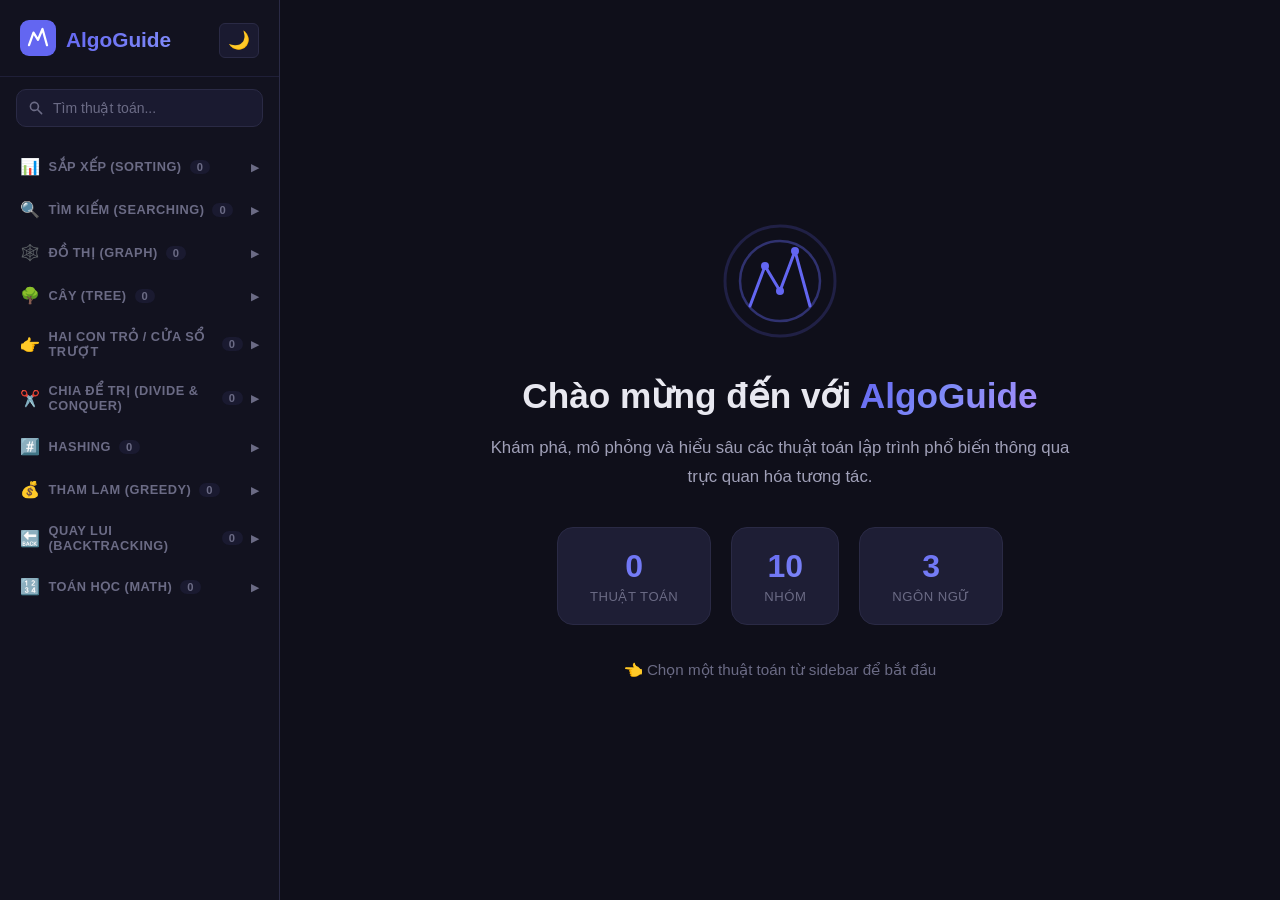
==== index.html @ 926802fb "feat: initial release - AlgoGuide v1.0" ====
<!DOCTYPE html>
<html lang="vi" data-theme="dark">
<head>
  <meta charset="UTF-8">
  <meta name="viewport" content="width=device-width, initial-scale=1.0">
  <meta name="description" content="AlgoGuide - Học thuật toán qua mô phỏng trực quan tương tác. Sorting, Searching, Graph, Tree, và nhiều hơn nữa.">
  <title>AlgoGuide — Mô phỏng Thuật toán Trực quan</title>
  <link rel="stylesheet" href="styles/themes.css">
  <link rel="stylesheet" href="styles/main.css">
</head>
<body>
  <!-- Mobile Header -->
  <header class="mobile-header" id="mobileHeader">
    <button class="menu-btn" id="menuBtn" aria-label="Menu">
      <span></span><span></span><span></span>
    </button>
    <h1 class="mobile-logo">AlgoGuide</h1>
    <button class="theme-toggle-mobile" id="themeToggleMobile" aria-label="Toggle theme">
      <span class="theme-icon">🌙</span>
    </button>
  </header>

  <!-- Sidebar Overlay (mobile) -->
  <div class="sidebar-overlay" id="sidebarOverlay"></div>

  <!-- Sidebar -->
  <aside class="sidebar" id="sidebar">
    <div class="sidebar-header">
      <div class="logo">
        <div class="logo-icon">
          <svg viewBox="0 0 40 40" fill="none">
            <rect width="40" height="40" rx="10" fill="var(--primary)"/>
            <path d="M10 28L15 14L20 22L25 10L30 28" stroke="white" stroke-width="2.5" stroke-linecap="round" stroke-linejoin="round"/>
          </svg>
        </div>
        <span class="logo-text">AlgoGuide</span>
      </div>
      <button class="theme-toggle" id="themeToggle" aria-label="Toggle theme">
        <span class="theme-icon">🌙</span>
      </button>
    </div>

    <div class="sidebar-search">
      <input type="text" id="searchInput" placeholder="Tìm thuật toán..." autocomplete="off">
      <svg class="search-icon" viewBox="0 0 20 20" fill="currentColor">
        <path fill-rule="evenodd" d="M8 4a4 4 0 100 8 4 4 0 000-8zM2 8a6 6 0 1110.89 3.476l4.817 4.817a1 1 0 01-1.414 1.414l-4.816-4.816A6 6 0 012 8z"/>
      </svg>
    </div>

    <nav class="sidebar-nav" id="sidebarNav">
      <!-- Populated by JS -->
    </nav>
  </aside>

  <!-- Main Content -->
  <main class="main-content" id="mainContent">
    <!-- Welcome Screen -->
    <div class="welcome-screen" id="welcomeScreen">
      <div class="welcome-hero">
        <div class="welcome-icon">
          <svg viewBox="0 0 120 120" fill="none">
            <circle cx="60" cy="60" r="55" stroke="var(--primary)" stroke-width="3" opacity="0.2"/>
            <circle cx="60" cy="60" r="40" stroke="var(--primary)" stroke-width="2.5" opacity="0.4"/>
            <path d="M30 85L45 45L60 70L75 30L90 85" stroke="var(--primary)" stroke-width="3" stroke-linecap="round" stroke-linejoin="round"/>
            <circle cx="45" cy="45" r="4" fill="var(--primary)"/>
            <circle cx="60" cy="70" r="4" fill="var(--primary)"/>
            <circle cx="75" cy="30" r="4" fill="var(--primary)"/>
          </svg>
        </div>
        <h1>Chào mừng đến với <span class="gradient-text">AlgoGuide</span></h1>
        <p class="welcome-desc">Khám phá, mô phỏng và hiểu sâu các thuật toán lập trình phổ biến thông qua trực quan hóa tương tác.</p>
        <div class="welcome-stats">
          <div class="stat-card">
            <span class="stat-number" id="totalAlgorithms">0</span>
            <span class="stat-label">Thuật toán</span>
          </div>
          <div class="stat-card">
            <span class="stat-number">10</span>
            <span class="stat-label">Nhóm</span>
          </div>
          <div class="stat-card">
            <span class="stat-number">3</span>
            <span class="stat-label">Ngôn ngữ</span>
          </div>
        </div>
        <p class="welcome-hint">👈 Chọn một thuật toán từ sidebar để bắt đầu</p>
      </div>
    </div>

    <!-- Algorithm View -->
    <div class="algorithm-view" id="algorithmView" style="display:none;">
      <div class="algo-header">
        <div class="algo-title-area">
          <span class="algo-category-badge" id="algoCategoryBadge"></span>
          <h2 class="algo-title" id="algoTitle"></h2>
        </div>
      </div>

      <!-- Tabs -->
      <div class="tabs" id="tabs">
        <button class="tab active" data-tab="description">
          <svg viewBox="0 0 20 20" fill="currentColor" width="16" height="16"><path fill-rule="evenodd" d="M4 4a2 2 0 012-2h4.586A2 2 0 0112 2.586L15.414 6A2 2 0 0116 7.414V16a2 2 0 01-2 2H6a2 2 0 01-2-2V4z"/></svg>
          Mô tả
        </button>
        <button class="tab" data-tab="visualizer">
          <svg viewBox="0 0 20 20" fill="currentColor" width="16" height="16"><path d="M2 10a8 8 0 018-8v8h8a8 8 0 11-16 0z"/><path d="M12 2.252A8.014 8.014 0 0117.748 8H12V2.252z"/></svg>
          Mô phỏng
        </button>
        <button class="tab" data-tab="code">
          <svg viewBox="0 0 20 20" fill="currentColor" width="16" height="16"><path fill-rule="evenodd" d="M12.316 3.051a1 1 0 01.633 1.265l-4 12a1 1 0 11-1.898-.632l4-12a1 1 0 011.265-.633zM5.707 6.293a1 1 0 010 1.414L3.414 10l2.293 2.293a1 1 0 11-1.414 1.414l-3-3a1 1 0 010-1.414l3-3a1 1 0 011.414 0zm8.586 0a1 1 0 011.414 0l3 3a1 1 0 010 1.414l-3 3a1 1 0 11-1.414-1.414L16.586 10l-2.293-2.293a1 1 0 010-1.414z"/></svg>
          Code
        </button>
      </div>

      <!-- Tab Content -->
      <div class="tab-content" id="tabContent">
        <!-- Description Tab -->
        <div class="tab-pane active" id="descriptionPane">
          <div class="description-content" id="descriptionContent"></div>
        </div>

        <!-- Visualizer Tab -->
        <div class="tab-pane" id="visualizerPane" style="display:none;">
          <div class="visualizer-controls">
            <div class="controls-row">
              <div class="input-group">
                <label for="algoInput">Dữ liệu đầu vào:</label>
                <input type="text" id="algoInput" placeholder="VD: 5, 3, 8, 1, 9">
                <button class="btn btn-sm" id="randomBtn" title="Tạo ngẫu nhiên">🎲</button>
              </div>
            </div>
            <div class="controls-row">
              <div class="playback-controls">
                <button class="btn btn-icon" id="resetBtn" title="Reset"><svg viewBox="0 0 20 20" fill="currentColor" width="18" height="18"><path fill-rule="evenodd" d="M4 2a1 1 0 011 1v2.101a7.002 7.002 0 0111.601 2.566 1 1 0 11-1.885.666A5.002 5.002 0 005.999 7H9a1 1 0 010 2H4a1 1 0 01-1-1V3a1 1 0 011-1zm.008 9.057a1 1 0 011.276.61A5.002 5.002 0 0014.001 13H11a1 1 0 110-2h5a1 1 0 011 1v5a1 1 0 11-2 0v-2.101a7.002 7.002 0 01-11.601-2.566 1 1 0 01.61-1.276z"/></svg></button>
                <button class="btn btn-icon" id="prevBtn" title="Bước trước"><svg viewBox="0 0 20 20" fill="currentColor" width="18" height="18"><path d="M8.445 14.832A1 1 0 0010 14v-2.798l5.445 3.63A1 1 0 0017 14V6a1 1 0 00-1.555-.832L10 8.798V6a1 1 0 00-1.555-.832l-6 4a1 1 0 000 1.664l6 4z"/></svg></button>
                <button class="btn btn-primary btn-icon" id="playBtn" title="Play"><svg viewBox="0 0 20 20" fill="currentColor" width="20" height="20"><path fill-rule="evenodd" d="M10 18a8 8 0 100-16 8 8 0 000 16zM9.555 7.168A1 1 0 008 8v4a1 1 0 001.555.832l3-2a1 1 0 000-1.664l-3-2z"/></svg></button>
                <button class="btn btn-icon" id="nextBtn" title="Bước sau"><svg viewBox="0 0 20 20" fill="currentColor" width="18" height="18"><path d="M11.555 5.168A1 1 0 0010 6v2.798l-5.445-3.63A1 1 0 003 6v8a1 1 0 001.555.832L10 11.202V14a1 1 0 001.555.832l6-4a1 1 0 000-1.664l-6-4z"/></svg></button>
              </div>
              <div class="speed-control">
                <label>Tốc độ:</label>
                <input type="range" id="speedSlider" min="1" max="10" value="5">
                <span id="speedLabel">5x</span>
              </div>
            </div>
          </div>
          <div class="visualizer-area" id="visualizerArea">
            <div class="visualizer-canvas" id="visualizerCanvas"></div>
          </div>
          <div class="step-info" id="stepInfo">
            <span class="step-counter" id="stepCounter">Bước 0/0</span>
            <p class="step-description" id="stepDescription">Nhấn Play để bắt đầu mô phỏng</p>
          </div>
        </div>

        <!-- Code Tab -->
        <div class="tab-pane" id="codePane" style="display:none;">
          <div class="code-tabs">
            <button class="code-tab active" data-lang="javascript">JavaScript</button>
            <button class="code-tab" data-lang="go">Go</button>
            <button class="code-tab" data-lang="csharp">C#</button>
            <button class="btn btn-sm copy-btn" id="copyBtn" title="Copy to Clipboard">
              📋 Copy
            </button>
          </div>
          <div class="code-content">
            <pre><code id="codeBlock" class="language-javascript"></code></pre>
          </div>
        </div>
      </div>
    </div>
  </main>

  <!-- Mobile Bottom Navigation -->
  <nav class="bottom-nav" id="bottomNav">
    <button class="bottom-nav-item active" data-tab="description">
      <svg viewBox="0 0 20 20" fill="currentColor" width="20" height="20"><path fill-rule="evenodd" d="M4 4a2 2 0 012-2h4.586A2 2 0 0112 2.586L15.414 6A2 2 0 0116 7.414V16a2 2 0 01-2 2H6a2 2 0 01-2-2V4z"/></svg>
      <span>Mô tả</span>
    </button>
    <button class="bottom-nav-item" data-tab="visualizer">
      <svg viewBox="0 0 20 20" fill="currentColor" width="20" height="20"><path d="M2 10a8 8 0 018-8v8h8a8 8 0 11-16 0z"/><path d="M12 2.252A8.014 8.014 0 0117.748 8H12V2.252z"/></svg>
      <span>Mô phỏng</span>
    </button>
    <button class="bottom-nav-item" data-tab="code">
      <svg viewBox="0 0 20 20" fill="currentColor" width="20" height="20"><path fill-rule="evenodd" d="M12.316 3.051a1 1 0 01.633 1.265l-4 12a1 1 0 11-1.898-.632l4-12a1 1 0 011.265-.633zM5.707 6.293a1 1 0 010 1.414L3.414 10l2.293 2.293a1 1 0 11-1.414 1.414l-3-3a1 1 0 010-1.414l3-3a1 1 0 011.414 0zm8.586 0a1 1 0 011.414 0l3 3a1 1 0 010 1.414l-3 3a1 1 0 11-1.414-1.414L16.586 10l-2.293-2.293a1 1 0 010-1.414z"/></svg>
      <span>Code</span>
    </button>
  </nav>

  <script src="js/router.js"></script>
  <script src="js/algorithms/sorting.js"></script>
  <script src="js/algorithms/searching.js"></script>
  <script src="js/algorithms/graph.js"></script>
  <script src="js/algorithms/tree.js"></script>
  <script src="js/algorithms/two-pointers.js"></script>
  <script src="js/algorithms/divide-conquer.js"></script>
  <script src="js/algorithms/hashing.js"></script>
  <script src="js/algorithms/greedy.js"></script>
  <script src="js/algorithms/backtracking.js"></script>
  <script src="js/algorithms/math.js"></script>
  <script src="js/main.js"></script>
</body>
</html>
---- styles/themes.css ----
/* ============================================
   themes.css — CSS Custom Properties for 
   Dark / Light mode theming
   ============================================ */

:root {
  /* Primary palette */
  --primary: #6366f1;
  --primary-light: #818cf8;
  --primary-dark: #4f46e5;
  --primary-glow: rgba(99, 102, 241, 0.3);

  /* Accent */
  --accent: #f59e0b;
  --accent-light: #fbbf24;

  /* Success / Error / Warning */
  --success: #10b981;
  --error: #ef4444;
  --warning: #f59e0b;
  --info: #3b82f6;

  /* Transition */
  --transition-fast: 0.15s ease;
  --transition-normal: 0.25s ease;
  --transition-slow: 0.4s ease;

  /* Border radius */
  --radius-sm: 6px;
  --radius-md: 10px;
  --radius-lg: 16px;
  --radius-xl: 24px;

  /* Shadows */
  --shadow-sm: 0 1px 3px rgba(0,0,0,0.08);
  --shadow-md: 0 4px 12px rgba(0,0,0,0.1);
  --shadow-lg: 0 10px 30px rgba(0,0,0,0.15);
  --shadow-xl: 0 20px 50px rgba(0,0,0,0.2);

  /* Sidebar width */
  --sidebar-width: 280px;
}

/* ===== DARK THEME (default) ===== */
[data-theme="dark"] {
  --bg-primary: #0f0f1a;
  --bg-secondary: #1a1a2e;
  --bg-tertiary: #16213e;
  --bg-card: #1e1e35;
  --bg-card-hover: #252545;
  --bg-input: #1a1a30;
  --bg-sidebar: #12121f;
  --bg-code: #0d0d1a;

  --text-primary: #e8e8f0;
  --text-secondary: #a0a0b8;
  --text-tertiary: #6b6b85;
  --text-inverse: #0f0f1a;

  --border: #2a2a45;
  --border-light: #1f1f38;
  --border-focus: var(--primary);

  --scrollbar-track: #1a1a2e;
  --scrollbar-thumb: #3a3a55;

  --highlight-line: rgba(99, 102, 241, 0.08);
  --code-bg: #0d0d1a;

  /* Visualizer specific */
  --bar-default: #4a4a6a;
  --bar-compare: #f59e0b;
  --bar-swap: #ef4444;
  --bar-sorted: #10b981;
  --bar-pivot: #8b5cf6;
  --bar-active: #3b82f6;
  --bar-found: #10b981;

  --node-default: #4a4a6a;
  --node-active: var(--primary);
  --node-visited: #8b5cf6;
  --node-found: #10b981;
  --edge-default: #3a3a55;
  --edge-active: var(--primary-light);
}

/* ===== LIGHT THEME ===== */
[data-theme="light"] {
  --bg-primary: #f8f9fc;
  --bg-secondary: #ffffff;
  --bg-tertiary: #f0f1f5;
  --bg-card: #ffffff;
  --bg-card-hover: #f5f5ff;
  --bg-input: #f0f1f5;
  --bg-sidebar: #ffffff;
  --bg-code: #fafbfe;

  --text-primary: #1a1a2e;
  --text-secondary: #555570;
  --text-tertiary: #8888a0;
  --text-inverse: #ffffff;

  --border: #e0e0ee;
  --border-light: #eaeaf2;
  --border-focus: var(--primary);

  --scrollbar-track: #f0f0f5;
  --scrollbar-thumb: #c0c0d0;

  --highlight-line: rgba(99, 102, 241, 0.06);
  --code-bg: #fafbfe;

  --bar-default: #c0c0d8;
  --bar-compare: #f59e0b;
  --bar-swap: #ef4444;
  --bar-sorted: #10b981;
  --bar-pivot: #8b5cf6;
  --bar-active: #3b82f6;
  --bar-found: #10b981;

  --node-default: #c0c0d8;
  --node-active: var(--primary);
  --node-visited: #8b5cf6;
  --node-found: #10b981;
  --edge-default: #d0d0e0;
  --edge-active: var(--primary);

  --shadow-sm: 0 1px 3px rgba(0,0,0,0.05);
  --shadow-md: 0 4px 12px rgba(0,0,0,0.06);
  --shadow-lg: 0 10px 30px rgba(0,0,0,0.08);
}
---- styles/main.css ----
/* ============================================
   main.css — Core layout, components, 
   responsive design for AlgoGuide
   ============================================ */

/* === Reset & Base === */
*, *::before, *::after {
  margin: 0;
  padding: 0;
  box-sizing: border-box;
}

html {
  font-size: 16px;
  scroll-behavior: smooth;
}

body {
  font-family: 'Segoe UI', -apple-system, BlinkMacSystemFont, 'Helvetica Neue', Arial, sans-serif;
  background: var(--bg-primary);
  color: var(--text-primary);
  min-height: 100vh;
  display: flex;
  transition: background var(--transition-normal), color var(--transition-normal);
  overflow-x: hidden;
}

a { color: var(--primary-light); text-decoration: none; }
a:hover { text-decoration: underline; }

/* Scrollbar */
::-webkit-scrollbar { width: 6px; height: 6px; }
::-webkit-scrollbar-track { background: var(--scrollbar-track); }
::-webkit-scrollbar-thumb { background: var(--scrollbar-thumb); border-radius: 3px; }
::-webkit-scrollbar-thumb:hover { background: var(--primary); }

/* === Mobile Header === */
.mobile-header {
  display: none;
  position: fixed;
  top: 0; left: 0; right: 0;
  height: 56px;
  background: var(--bg-sidebar);
  border-bottom: 1px solid var(--border);
  z-index: 1000;
  align-items: center;
  padding: 0 16px;
  gap: 12px;
}

.menu-btn {
  background: none;
  border: none;
  cursor: pointer;
  display: flex;
  flex-direction: column;
  gap: 5px;
  padding: 4px;
}
.menu-btn span {
  display: block;
  width: 22px;
  height: 2px;
  background: var(--text-primary);
  border-radius: 2px;
  transition: var(--transition-fast);
}

.mobile-logo {
  flex: 1;
  font-size: 1.15rem;
  font-weight: 700;
  background: linear-gradient(135deg, var(--primary), var(--primary-light));
  -webkit-background-clip: text;
  -webkit-text-fill-color: transparent;
  background-clip: text;
}

.theme-toggle-mobile {
  background: none;
  border: none;
  font-size: 1.3rem;
  cursor: pointer;
  padding: 4px;
}

/* === Sidebar Overlay (mobile) === */
.sidebar-overlay {
  display: none;
  position: fixed;
  inset: 0;
  background: rgba(0,0,0,0.5);
  z-index: 1001;
  opacity: 0;
  transition: opacity var(--transition-normal);
}
.sidebar-overlay.active {
  display: block;
  opacity: 1;
}

/* === Sidebar === */
.sidebar {
  width: var(--sidebar-width);
  height: 100vh;
  position: fixed;
  left: 0;
  top: 0;
  background: var(--bg-sidebar);
  border-right: 1px solid var(--border);
  display: flex;
  flex-direction: column;
  z-index: 1002;
  transition: transform var(--transition-normal), background var(--transition-normal);
}

.sidebar-header {
  padding: 20px 20px 16px;
  display: flex;
  align-items: center;
  justify-content: space-between;
  border-bottom: 1px solid var(--border-light);
}

.logo {
  display: flex;
  align-items: center;
  gap: 10px;
}

.logo-icon svg {
  width: 36px;
  height: 36px;
}

.logo-text {
  font-size: 1.3rem;
  font-weight: 800;
  background: linear-gradient(135deg, var(--primary), var(--primary-light));
  -webkit-background-clip: text;
  -webkit-text-fill-color: transparent;
  background-clip: text;
}

.theme-toggle {
  background: var(--bg-input);
  border: 1px solid var(--border);
  border-radius: var(--radius-sm);
  padding: 6px 8px;
  cursor: pointer;
  font-size: 1.1rem;
  transition: var(--transition-fast);
}
.theme-toggle:hover {
  border-color: var(--primary);
  background: var(--bg-card-hover);
}

/* Search */
.sidebar-search {
  padding: 12px 16px;
  position: relative;
}

.sidebar-search input {
  width: 100%;
  padding: 10px 12px 10px 36px;
  background: var(--bg-input);
  border: 1px solid var(--border);
  border-radius: var(--radius-md);
  color: var(--text-primary);
  font-size: 0.875rem;
  outline: none;
  transition: var(--transition-fast);
}
.sidebar-search input:focus {
  border-color: var(--primary);
  box-shadow: 0 0 0 3px var(--primary-glow);
}
.sidebar-search input::placeholder {
  color: var(--text-tertiary);
}

.search-icon {
  position: absolute;
  left: 28px;
  top: 50%;
  transform: translateY(-50%);
  width: 16px;
  height: 16px;
  color: var(--text-tertiary);
  pointer-events: none;
}

/* Nav */
.sidebar-nav {
  flex: 1;
  overflow-y: auto;
  padding: 8px 10px 20px;
}

.nav-group {
  margin-bottom: 4px;
}

.nav-group-header {
  display: flex;
  align-items: center;
  gap: 8px;
  padding: 10px 10px;
  cursor: pointer;
  border-radius: var(--radius-sm);
  font-size: 0.8rem;
  font-weight: 700;
  text-transform: uppercase;
  letter-spacing: 0.5px;
  color: var(--text-tertiary);
  transition: var(--transition-fast);
  user-select: none;
}
.nav-group-header:hover {
  color: var(--text-secondary);
  background: var(--bg-card-hover);
}

.nav-group-header .arrow {
  font-size: 0.65rem;
  transition: transform var(--transition-fast);
  margin-left: auto;
}
.nav-group.open .arrow {
  transform: rotate(90deg);
}

.nav-group-header .group-icon {
  font-size: 1rem;
}

.nav-group-header .group-count {
  font-size: 0.7rem;
  background: var(--bg-input);
  padding: 1px 7px;
  border-radius: 10px;
  color: var(--text-tertiary);
}

.nav-group-items {
  max-height: 0;
  overflow: hidden;
  transition: max-height var(--transition-slow);
}
.nav-group.open .nav-group-items {
  max-height: 800px;
}

.nav-item {
  display: block;
  padding: 8px 12px 8px 36px;
  font-size: 0.85rem;
  color: var(--text-secondary);
  border-radius: var(--radius-sm);
  cursor: pointer;
  transition: var(--transition-fast);
  text-decoration: none;
  position: relative;
}
.nav-item:hover {
  background: var(--bg-card-hover);
  color: var(--text-primary);
  text-decoration: none;
}
.nav-item.active {
  background: linear-gradient(135deg, rgba(99,102,241,0.12), rgba(99,102,241,0.05));
  color: var(--primary-light);
  font-weight: 600;
}
.nav-item.active::before {
  content: '';
  position: absolute;
  left: 12px;
  top: 50%;
  transform: translateY(-50%);
  width: 4px;
  height: 16px;
  background: var(--primary);
  border-radius: 2px;
}

/* === Main Content === */
.main-content {
  margin-left: var(--sidebar-width);
  flex: 1;
  min-height: 100vh;
  padding: 0;
}

/* Welcome Screen */
.welcome-screen {
  display: flex;
  align-items: center;
  justify-content: center;
  min-height: 100vh;
  padding: 40px;
}

.welcome-hero {
  text-align: center;
  max-width: 600px;
}

.welcome-icon svg {
  width: 120px;
  height: 120px;
  margin-bottom: 28px;
  animation: float 3s ease-in-out infinite;
}

@keyframes float {
  0%, 100% { transform: translateY(0); }
  50% { transform: translateY(-10px); }
}

.welcome-hero h1 {
  font-size: 2.2rem;
  font-weight: 800;
  margin-bottom: 16px;
  line-height: 1.3;
}

.gradient-text {
  background: linear-gradient(135deg, var(--primary), var(--primary-light), #a78bfa);
  -webkit-background-clip: text;
  -webkit-text-fill-color: transparent;
  background-clip: text;
}

.welcome-desc {
  font-size: 1.05rem;
  color: var(--text-secondary);
  line-height: 1.7;
  margin-bottom: 36px;
}

.welcome-stats {
  display: flex;
  gap: 20px;
  justify-content: center;
  margin-bottom: 36px;
}

.stat-card {
  background: var(--bg-card);
  border: 1px solid var(--border);
  border-radius: var(--radius-lg);
  padding: 20px 32px;
  display: flex;
  flex-direction: column;
  gap: 4px;
  transition: var(--transition-fast);
}
.stat-card:hover {
  border-color: var(--primary);
  transform: translateY(-2px);
  box-shadow: 0 8px 24px var(--primary-glow);
}

.stat-number {
  font-size: 2rem;
  font-weight: 800;
  background: linear-gradient(135deg, var(--primary), var(--primary-light));
  -webkit-background-clip: text;
  -webkit-text-fill-color: transparent;
  background-clip: text;
}

.stat-label {
  font-size: 0.82rem;
  color: var(--text-tertiary);
  text-transform: uppercase;
  letter-spacing: 0.5px;
}

.welcome-hint {
  color: var(--text-tertiary);
  font-size: 0.95rem;
  animation: pulse-text 2s ease-in-out infinite;
}

@keyframes pulse-text {
  0%, 100% { opacity: 0.7; }
  50% { opacity: 1; }
}

/* === Algorithm View === */
.algorithm-view {
  padding: 32px 40px 40px;
  max-width: 1100px;
}

.algo-header {
  margin-bottom: 24px;
}

.algo-category-badge {
  display: inline-block;
  font-size: 0.75rem;
  font-weight: 600;
  text-transform: uppercase;
  letter-spacing: 0.5px;
  color: var(--primary-light);
  background: rgba(99,102,241,0.1);
  padding: 4px 12px;
  border-radius: 20px;
  margin-bottom: 8px;
}

.algo-title {
  font-size: 1.8rem;
  font-weight: 800;
}

/* === Tabs === */
.tabs {
  display: flex;
  gap: 4px;
  border-bottom: 2px solid var(--border);
  margin-bottom: 24px;
}

.tab {
  display: flex;
  align-items: center;
  gap: 6px;
  padding: 12px 20px;
  background: none;
  border: none;
  color: var(--text-secondary);
  font-size: 0.9rem;
  font-weight: 500;
  cursor: pointer;
  border-bottom: 2px solid transparent;
  margin-bottom: -2px;
  transition: var(--transition-fast);
}
.tab:hover {
  color: var(--text-primary);
  background: var(--bg-card-hover);
  border-radius: var(--radius-sm) var(--radius-sm) 0 0;
}
.tab.active {
  color: var(--primary-light);
  border-bottom-color: var(--primary);
}
.tab svg {
  opacity: 0.6;
}
.tab.active svg {
  opacity: 1;
}

.tab-pane {
  animation: fadeIn 0.25s ease;
}
@keyframes fadeIn {
  from { opacity: 0; transform: translateY(6px); }
  to { opacity: 1; transform: translateY(0); }
}

/* === Description Tab === */
.description-content {
  line-height: 1.7;
}

.description-content h3 {
  font-size: 1.1rem;
  font-weight: 700;
  margin: 28px 0 12px;
  color: var(--text-primary);
  display: flex;
  align-items: center;
  gap: 8px;
}

.description-content h3:first-child {
  margin-top: 0;
}

.description-content p {
  color: var(--text-secondary);
  margin-bottom: 12px;
}

.complexity-table {
  width: 100%;
  border-collapse: collapse;
  margin: 12px 0 20px;
  font-size: 0.9rem;
}
.complexity-table th,
.complexity-table td {
  padding: 10px 16px;
  text-align: left;
  border: 1px solid var(--border);
}
.complexity-table th {
  background: var(--bg-tertiary);
  font-weight: 600;
  color: var(--text-primary);
  font-size: 0.82rem;
  text-transform: uppercase;
  letter-spacing: 0.3px;
}
.complexity-table td {
  background: var(--bg-card);
  color: var(--text-secondary);
  font-family: 'Consolas', 'Courier New', monospace;
  font-size: 0.88rem;
}

.desc-list {
  list-style: none;
  padding: 0;
  margin: 8px 0 20px;
}
.desc-list li {
  padding: 6px 0 6px 24px;
  color: var(--text-secondary);
  position: relative;
  font-size: 0.92rem;
}
.desc-list li::before {
  content: '';
  position: absolute;
  left: 4px;
  top: 14px;
  width: 8px;
  height: 8px;
  border-radius: 50%;
}
.desc-list.pros li::before { background: var(--success); }
.desc-list.cons li::before { background: var(--error); }
.desc-list.uses li::before { background: var(--info); }

/* === Visualizer Tab === */
.visualizer-controls {
  background: var(--bg-card);
  border: 1px solid var(--border);
  border-radius: var(--radius-md);
  padding: 16px 20px;
  margin-bottom: 16px;
}

.controls-row {
  display: flex;
  align-items: center;
  gap: 16px;
  flex-wrap: wrap;
}

.controls-row + .controls-row {
  margin-top: 12px;
}

.input-group {
  display: flex;
  align-items: center;
  gap: 8px;
  flex: 1;
}

.input-group label {
  font-size: 0.85rem;
  font-weight: 600;
  color: var(--text-secondary);
  white-space: nowrap;
}

.input-group input[type="text"] {
  flex: 1;
  padding: 8px 12px;
  background: var(--bg-input);
  border: 1px solid var(--border);
  border-radius: var(--radius-sm);
  color: var(--text-primary);
  font-size: 0.88rem;
  font-family: 'Consolas', 'Courier New', monospace;
  outline: none;
  transition: var(--transition-fast);
  min-width: 160px;
}
.input-group input[type="text"]:focus {
  border-color: var(--primary);
  box-shadow: 0 0 0 3px var(--primary-glow);
}

.playback-controls {
  display: flex;
  gap: 4px;
  align-items: center;
}

.speed-control {
  display: flex;
  align-items: center;
  gap: 8px;
  margin-left: auto;
}

.speed-control label {
  font-size: 0.82rem;
  color: var(--text-tertiary);
  font-weight: 600;
}

.speed-control input[type="range"] {
  width: 100px;
  accent-color: var(--primary);
}

#speedLabel {
  font-size: 0.82rem;
  color: var(--primary-light);
  font-weight: 700;
  min-width: 24px;
}

/* Buttons */
.btn {
  display: inline-flex;
  align-items: center;
  justify-content: center;
  gap: 6px;
  padding: 8px 16px;
  background: var(--bg-input);
  border: 1px solid var(--border);
  border-radius: var(--radius-sm);
  color: var(--text-primary);
  font-size: 0.88rem;
  font-weight: 500;
  cursor: pointer;
  transition: var(--transition-fast);
  text-decoration: none;
}
.btn:hover {
  border-color: var(--primary);
  background: var(--bg-card-hover);
}

.btn-primary {
  background: var(--primary);
  border-color: var(--primary);
  color: white;
}
.btn-primary:hover {
  background: var(--primary-dark);
  border-color: var(--primary-dark);
  box-shadow: 0 4px 14px var(--primary-glow);
}

.btn-icon {
  padding: 8px;
  width: 38px;
  height: 38px;
}

.btn-sm {
  padding: 5px 10px;
  font-size: 0.82rem;
}

/* Visualizer area */
.visualizer-area {
  background: var(--bg-card);
  border: 1px solid var(--border);
  border-radius: var(--radius-md);
  min-height: 320px;
  padding: 20px;
  position: relative;
  overflow: hidden;
}

.visualizer-canvas {
  width: 100%;
  height: 300px;
  display: flex;
  align-items: flex-end;
  justify-content: center;
  gap: 2px;
  position: relative;
}

/* Array bars */
.viz-bar {
  flex: 1;
  max-width: 50px;
  background: var(--bar-default);
  border-radius: 4px 4px 0 0;
  transition: height 0.2s ease, background 0.15s ease;
  position: relative;
  display: flex;
  align-items: flex-start;
  justify-content: center;
}
.viz-bar .bar-value {
  position: absolute;
  top: -22px;
  font-size: 0.72rem;
  font-weight: 700;
  color: var(--text-secondary);
}
.viz-bar.comparing { background: var(--bar-compare); }
.viz-bar.swapping { background: var(--bar-swap); }
.viz-bar.sorted { background: var(--bar-sorted); }
.viz-bar.pivot { background: var(--bar-pivot); }
.viz-bar.active { background: var(--bar-active); }
.viz-bar.found { background: var(--bar-found); }

/* Graph nodes */
.viz-node {
  position: absolute;
  width: 40px;
  height: 40px;
  border-radius: 50%;
  background: var(--node-default);
  display: flex;
  align-items: center;
  justify-content: center;
  font-size: 0.82rem;
  font-weight: 700;
  color: white;
  transition: background 0.2s ease;
  z-index: 2;
}
.viz-node.active { background: var(--node-active); box-shadow: 0 0 12px var(--primary-glow); }
.viz-node.visited { background: var(--node-visited); }
.viz-node.found { background: var(--node-found); }

/* Step info */
.step-info {
  background: var(--bg-card);
  border: 1px solid var(--border);
  border-radius: var(--radius-md);
  padding: 14px 20px;
  margin-top: 12px;
  display: flex;
  align-items: center;
  gap: 16px;
}

.step-counter {
  font-size: 0.8rem;
  font-weight: 700;
  color: var(--primary-light);
  white-space: nowrap;
  background: rgba(99,102,241,0.1);
  padding: 4px 10px;
  border-radius: 20px;
}

.step-description {
  font-size: 0.9rem;
  color: var(--text-secondary);
}

/* === Code Tab === */
.code-tabs {
  display: flex;
  gap: 4px;
  align-items: center;
  margin-bottom: 12px;
}

.code-tab {
  padding: 8px 16px;
  background: var(--bg-input);
  border: 1px solid var(--border);
  border-radius: var(--radius-sm);
  color: var(--text-secondary);
  font-size: 0.82rem;
  font-weight: 600;
  cursor: pointer;
  transition: var(--transition-fast);
}
.code-tab:hover {
  border-color: var(--primary);
  color: var(--text-primary);
}
.code-tab.active {
  background: var(--primary);
  border-color: var(--primary);
  color: white;
}

.copy-btn {
  margin-left: auto;
}

.code-content {
  background: var(--code-bg);
  border: 1px solid var(--border);
  border-radius: var(--radius-md);
  overflow: auto;
  max-height: 600px;
}

.code-content pre {
  margin: 0;
  padding: 20px;
}

.code-content code {
  font-family: 'Consolas', 'Fira Code', 'Courier New', monospace;
  font-size: 0.85rem;
  line-height: 1.7;
  color: var(--text-primary);
  white-space: pre;
}

/* Syntax highlighting - inline */
.code-content .kw { color: #c084fc; }  /* keywords */
.code-content .fn { color: #60a5fa; }  /* functions */
.code-content .st { color: #34d399; }  /* strings */
.code-content .cm { color: #6b7280; font-style: italic; }  /* comments */
.code-content .nu { color: #f59e0b; }  /* numbers */
.code-content .ty { color: #f472b6; }  /* types */
.code-content .op { color: #94a3b8; }  /* operators */

/* === Bottom Navigation (mobile) === */
.bottom-nav {
  display: none;
  position: fixed;
  bottom: 0;
  left: 0;
  right: 0;
  height: 60px;
  background: var(--bg-sidebar);
  border-top: 1px solid var(--border);
  z-index: 1000;
}

.bottom-nav-item {
  flex: 1;
  display: flex;
  flex-direction: column;
  align-items: center;
  justify-content: center;
  gap: 4px;
  background: none;
  border: none;
  color: var(--text-tertiary);
  font-size: 0.68rem;
  font-weight: 600;
  cursor: pointer;
  transition: var(--transition-fast);
}
.bottom-nav-item.active {
  color: var(--primary-light);
}
.bottom-nav-item svg {
  width: 20px;
  height: 20px;
}

/* === Responsive === */
@media (max-width: 768px) {
  .mobile-header {
    display: flex;
  }

  .sidebar {
    transform: translateX(-100%);
  }
  .sidebar.open {
    transform: translateX(0);
    box-shadow: var(--shadow-xl);
  }

  .main-content {
    margin-left: 0;
    padding-top: 56px;
    padding-bottom: 64px;
  }

  .algorithm-view {
    padding: 20px 16px;
  }

  .tabs {
    display: none;
  }

  .bottom-nav {
    display: flex;
  }

  .welcome-screen {
    padding: 20px;
    min-height: calc(100vh - 120px);
  }

  .welcome-hero h1 {
    font-size: 1.6rem;
  }

  .welcome-stats {
    flex-direction: column;
    align-items: center;
    gap: 12px;
  }

  .stat-card {
    width: 100%;
    max-width: 260px;
    flex-direction: row;
    justify-content: center;
    gap: 12px;
    padding: 14px 24px;
  }

  .visualizer-controls .controls-row {
    flex-direction: column;
    align-items: stretch;
  }

  .input-group {
    flex-direction: column;
    align-items: stretch;
  }

  .playback-controls {
    justify-content: center;
  }

  .speed-control {
    justify-content: center;
    margin-left: 0;
  }

  .step-info {
    flex-direction: column;
    text-align: center;
    gap: 8px;
  }

  .code-tabs {
    flex-wrap: wrap;
  }
}

@media (max-width: 480px) {
  .welcome-hero h1 {
    font-size: 1.35rem;
  }
  .welcome-desc {
    font-size: 0.92rem;
  }
  .algo-title {
    font-size: 1.4rem;
  }
}

/* === Utility === */
.hidden { display: none !important; }

/* Matrix / Grid visualizer */
.viz-grid {
  display: grid;
  gap: 2px;
  justify-content: center;
}

.viz-cell {
  display: flex;
  align-items: center;
  justify-content: center;
  width: 40px;
  height: 40px;
  background: var(--bg-input);
  border: 1px solid var(--border);
  border-radius: 4px;
  font-size: 0.82rem;
  font-weight: 600;
  color: var(--text-primary);
  transition: background 0.2s ease;
}
.viz-cell.active { background: var(--primary); color: white; border-color: var(--primary); }
.viz-cell.visited { background: var(--node-visited); color: white; }
.viz-cell.found { background: var(--node-found); color: white; }
.viz-cell.wall { background: var(--text-tertiary); color: white; }

/* Pointer indicators */
.viz-pointer {
  position: absolute;
  font-size: 0.72rem;
  font-weight: 700;
  color: var(--primary-light);
  text-align: center;
  transition: left 0.2s ease;
}

/* Tree visualizer */
.viz-tree {
  position: relative;
  width: 100%;
  height: 300px;
}

.viz-tree-node {
  position: absolute;
  width: 36px;
  height: 36px;
  border-radius: 50%;
  background: var(--node-default);
  display: flex;
  align-items: center;
  justify-content: center;
  font-size: 0.78rem;
  font-weight: 700;
  color: white;
  z-index: 2;
  transition: background 0.2s ease;
}
.viz-tree-node.active { background: var(--node-active); }
.viz-tree-node.visited { background: var(--node-visited); }

.viz-tree-edge {
  position: absolute;
  height: 2px;
  background: var(--edge-default);
  transform-origin: left center;
  z-index: 1;
  transition: background 0.2s ease;
}
.viz-tree-edge.active { background: var(--edge-active); }

/* Hash table */
.viz-hashtable {
  display: flex;
  flex-direction: column;
  gap: 4px;
}

.viz-bucket {
  display: flex;
  align-items: center;
  gap: 8px;
}

.viz-bucket-index {
  width: 32px;
  height: 32px;
  background: var(--bg-tertiary);
  border-radius: 4px;
  display: flex;
  align-items: center;
  justify-content: center;
  font-size: 0.75rem;
  font-weight: 700;
  color: var(--text-tertiary);
}

.viz-bucket-items {
  display: flex;
  gap: 4px;
  flex-wrap: wrap;
}

.viz-bucket-item {
  padding: 4px 10px;
  background: var(--bg-input);
  border: 1px solid var(--border);
  border-radius: 4px;
  font-size: 0.78rem;
  font-weight: 600;
  color: var(--text-secondary);
  transition: background 0.2s ease;
}
.viz-bucket-item.active { background: var(--primary); color: white; border-color: var(--primary); }
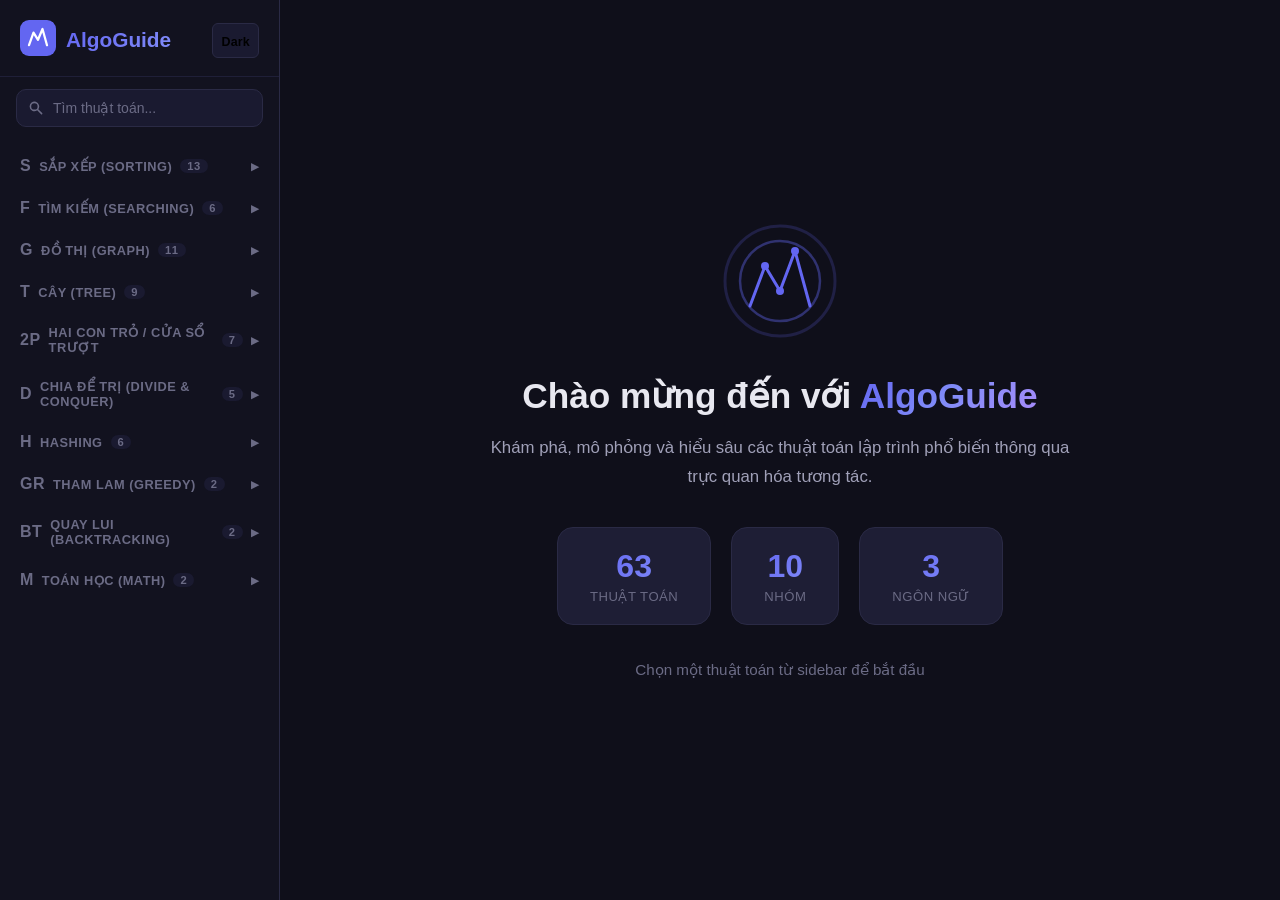
==== commit 02ea2581: "update" ====
--- a/index.html
+++ b/index.html
@@ -16,7 +16,7 @@
     </button>
     <h1 class="mobile-logo">AlgoGuide</h1>
     <button class="theme-toggle-mobile" id="themeToggleMobile" aria-label="Toggle theme">
-      <span class="theme-icon">🌙</span>
+      <span class="theme-icon">Dark</span>
     </button>
   </header>
 
@@ -36,7 +36,7 @@
         <span class="logo-text">AlgoGuide</span>
       </div>
       <button class="theme-toggle" id="themeToggle" aria-label="Toggle theme">
-        <span class="theme-icon">🌙</span>
+        <span class="theme-icon">Dark</span>
       </button>
     </div>
 
@@ -83,7 +83,7 @@
             <span class="stat-label">Ngôn ngữ</span>
           </div>
         </div>
-        <p class="welcome-hint">👈 Chọn một thuật toán từ sidebar để bắt đầu</p>
+        <p class="welcome-hint">Chọn một thuật toán từ sidebar để bắt đầu</p>
       </div>
     </div>
 
@@ -126,7 +126,7 @@
               <div class="input-group">
                 <label for="algoInput">Dữ liệu đầu vào:</label>
                 <input type="text" id="algoInput" placeholder="VD: 5, 3, 8, 1, 9">
-                <button class="btn btn-sm" id="randomBtn" title="Tạo ngẫu nhiên">🎲</button>
+                <button class="btn btn-sm" id="randomBtn" title="Tạo ngẫu nhiên">Random</button>
               </div>
             </div>
             <div class="controls-row">
@@ -159,7 +159,7 @@
             <button class="code-tab" data-lang="go">Go</button>
             <button class="code-tab" data-lang="csharp">C#</button>
             <button class="btn btn-sm copy-btn" id="copyBtn" title="Copy to Clipboard">
-              📋 Copy
+              Copy
             </button>
           </div>
           <div class="code-content">
@@ -187,6 +187,7 @@
   </nav>
 
   <script src="js/router.js"></script>
+  <script>window.AlgoRegistry = window.AlgoRegistry || {};</script>
   <script src="js/algorithms/sorting.js"></script>
   <script src="js/algorithms/searching.js"></script>
   <script src="js/algorithms/graph.js"></script>
--- a/styles/main.css
+++ b/styles/main.css
@@ -150,6 +150,11 @@
   cursor: pointer;
   font-size: 1.1rem;
   transition: var(--transition-fast);
+}
+.theme-icon {
+  font-size: 0.78rem;
+  font-weight: 700;
+  letter-spacing: 0.2px;
 }
 .theme-toggle:hover {
   border-color: var(--primary);
@@ -286,6 +291,13 @@
   border-radius: 2px;
 }
 
+.nav-empty {
+  display: block;
+  padding: 8px 12px 8px 36px;
+  font-size: 0.8rem;
+  color: var(--text-tertiary);
+}
+
 /* === Main Content === */
 .main-content {
   margin-left: var(--sidebar-width);
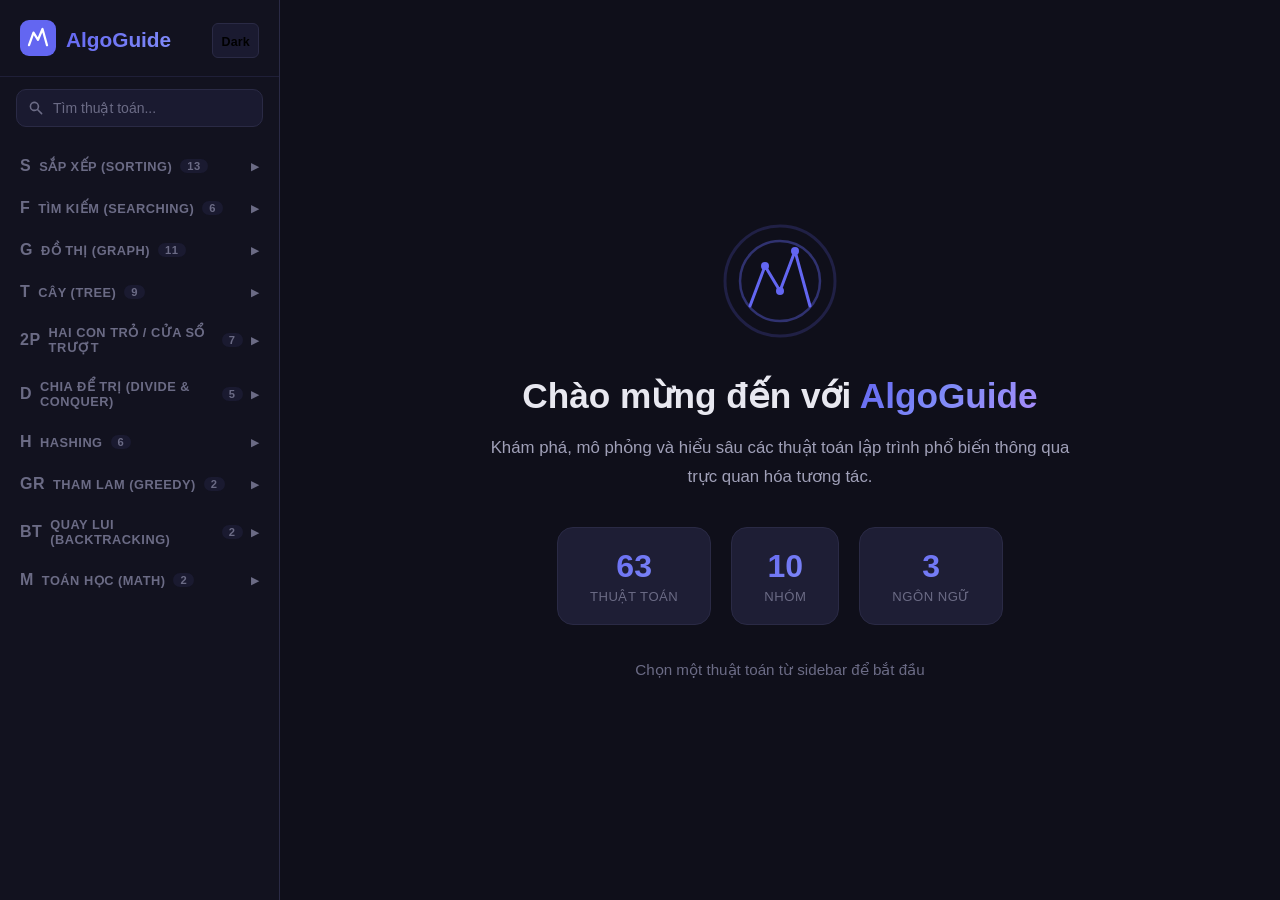
==== commit 9f61b559: "update" ====
--- a/index.html
+++ b/index.html
@@ -5,6 +5,7 @@
   <meta name="viewport" content="width=device-width, initial-scale=1.0">
   <meta name="description" content="AlgoGuide - Học thuật toán qua mô phỏng trực quan tương tác. Sorting, Searching, Graph, Tree, và nhiều hơn nữa.">
   <title>AlgoGuide — Mô phỏng Thuật toán Trực quan</title>
+  <link rel="icon" type="image/svg+xml" href="assets/favicon.svg">
   <link rel="stylesheet" href="styles/themes.css">
   <link rel="stylesheet" href="styles/main.css">
 </head>
